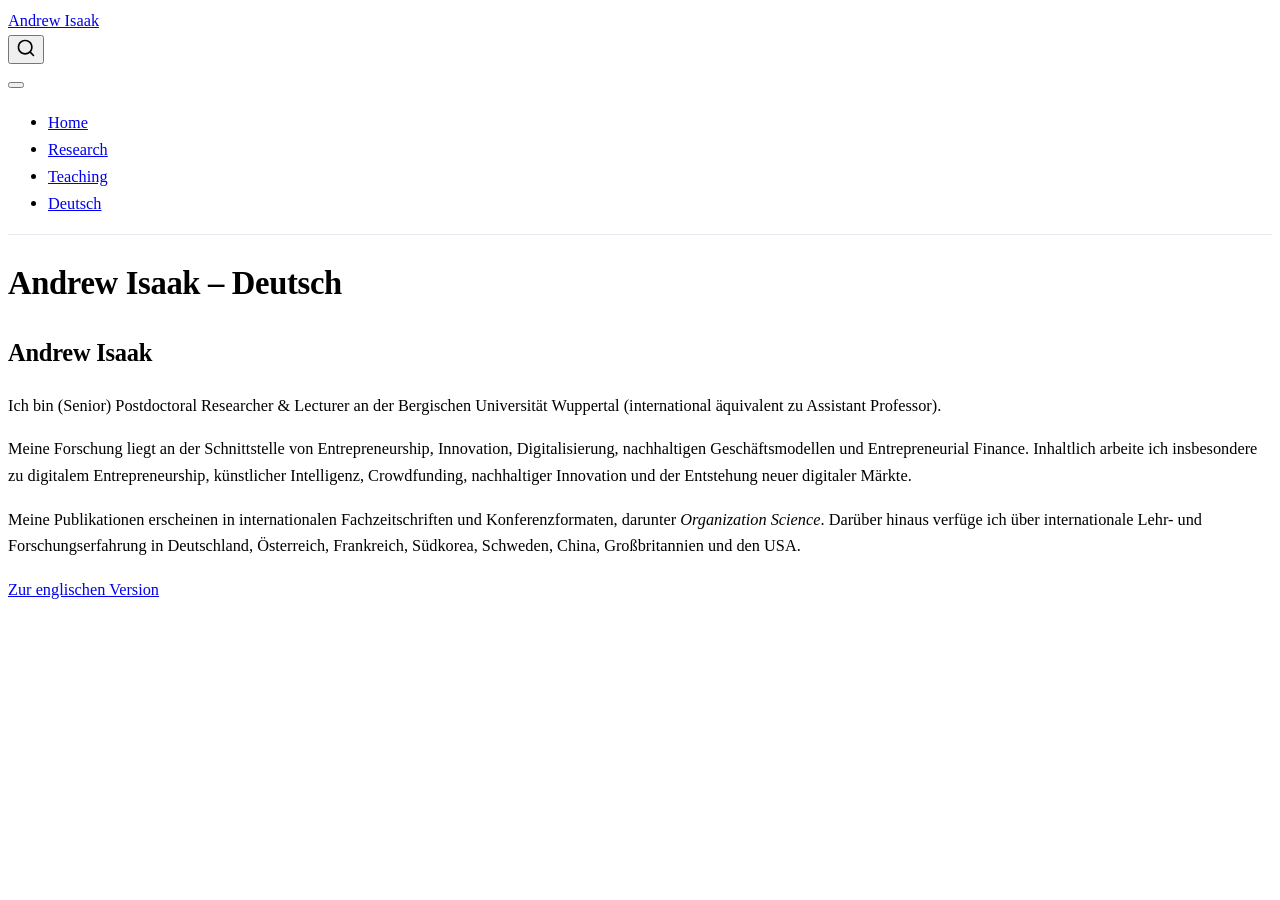
==== docs/index_de.html @ 92abc08a "Add files via upload" ====
<!DOCTYPE html>
<html xmlns="http://www.w3.org/1999/xhtml" lang="en" xml:lang="en"><head>

<meta charset="utf-8">
<meta name="generator" content="quarto-1.9.37">

<meta name="viewport" content="width=device-width, initial-scale=1.0, user-scalable=yes">


<title>Andrew Isaak – Deutsch – Andrew Isaak</title>
<style>
/* Default styles provided by pandoc.
** See https://pandoc.org/MANUAL.html#variables-for-html for config info.
*/
code{white-space: pre-wrap;}
span.smallcaps{font-variant: small-caps;}
div.columns{display: flex; gap: min(4vw, 1.5em);}
div.column{flex: auto; overflow-x: auto;}
div.hanging-indent{margin-left: 1.5em; text-indent: -1.5em;}
ul.task-list{list-style: none;}
ul.task-list li input[type="checkbox"] {
  width: 0.8em;
  margin: 0 0.8em 0.2em -1em; /* quarto-specific, see https://github.com/quarto-dev/quarto-cli/issues/4556 */ 
  vertical-align: middle;
}
</style>


<script src="site_libs/quarto-nav/quarto-nav.js"></script>
<script src="site_libs/quarto-nav/headroom.min.js"></script>
<script src="site_libs/clipboard/clipboard.min.js"></script>
<script src="site_libs/quarto-search/autocomplete.umd.js"></script>
<script src="site_libs/quarto-search/fuse.min.js"></script>
<script src="site_libs/quarto-search/quarto-search.js"></script>
<meta name="quarto:offset" content="./">
<script src="site_libs/quarto-html/quarto.js" type="module"></script>
<script src="site_libs/quarto-html/tabsets/tabsets.js" type="module"></script>
<script src="site_libs/quarto-html/popper.min.js"></script>
<script src="site_libs/quarto-html/tippy.umd.min.js"></script>
<script src="site_libs/quarto-html/anchor.min.js"></script>
<link href="site_libs/quarto-html/tippy.css" rel="stylesheet">
<link href="site_libs/quarto-html/quarto-syntax-highlighting-7f8f88aac4f3542376d5c11b86a4c14d.css" rel="stylesheet" id="quarto-text-highlighting-styles">
<script src="site_libs/bootstrap/bootstrap.min.js"></script>
<link href="site_libs/bootstrap/bootstrap-icons.css" rel="stylesheet">
<link href="site_libs/bootstrap/bootstrap-a0f9fd0d421825b736dc1bbcbcba2219.min.css" rel="stylesheet" append-hash="true" id="quarto-bootstrap" data-mode="light">
<script id="quarto-search-options" type="application/json">{
  "location": "navbar",
  "copy-button": false,
  "collapse-after": 3,
  "panel-placement": "end",
  "type": "overlay",
  "limit": 50,
  "keyboard-shortcut": [
    "f",
    "/",
    "s"
  ],
  "show-item-context": false,
  "language": {
    "search-no-results-text": "No results",
    "search-matching-documents-text": "matching documents",
    "search-copy-link-title": "Copy link to search",
    "search-hide-matches-text": "Hide additional matches",
    "search-more-match-text": "more match in this document",
    "search-more-matches-text": "more matches in this document",
    "search-clear-button-title": "Clear",
    "search-text-placeholder": "",
    "search-detached-cancel-button-title": "Cancel",
    "search-submit-button-title": "Submit",
    "search-label": "Search"
  }
}</script>
<style>html{ scroll-behavior: smooth; }</style>


<link rel="stylesheet" href="styles.css">
</head>

<body class="nav-fixed fullcontent quarto-light">

<div id="quarto-search-results"></div>
  <header id="quarto-header" class="headroom fixed-top">
    <nav class="navbar navbar-expand-lg " data-bs-theme="dark">
      <div class="navbar-container container-fluid">
      <div class="navbar-brand-container mx-auto">
    <a class="navbar-brand" href="./index.html">
    <span class="navbar-title">Andrew Isaak</span>
    </a>
  </div>
            <div id="quarto-search" class="" title="Search"></div>
          <button class="navbar-toggler" type="button" data-bs-toggle="collapse" data-bs-target="#navbarCollapse" aria-controls="navbarCollapse" role="menu" aria-expanded="false" aria-label="Toggle navigation" onclick="if (window.quartoToggleHeadroom) { window.quartoToggleHeadroom(); }">
  <span class="navbar-toggler-icon"></span>
</button>
          <div class="collapse navbar-collapse" id="navbarCollapse">
            <ul class="navbar-nav navbar-nav-scroll me-auto">
  <li class="nav-item">
    <a class="nav-link" href="./index.html"> 
<span class="menu-text">Home</span></a>
  </li>  
  <li class="nav-item">
    <a class="nav-link" href="./research.html"> 
<span class="menu-text">Research</span></a>
  </li>  
  <li class="nav-item">
    <a class="nav-link" href="./teaching.html"> 
<span class="menu-text">Teaching</span></a>
  </li>  
  <li class="nav-item">
    <a class="nav-link active" href="./index_de.html" aria-current="page"> 
<span class="menu-text">Deutsch</span></a>
  </li>  
</ul>
          </div> <!-- /navcollapse -->
            <div class="quarto-navbar-tools">
</div>
      </div> <!-- /container-fluid -->
    </nav>
</header>
<!-- content -->
<div id="quarto-content" class="quarto-container page-columns page-rows-contents page-layout-article page-navbar">
<!-- sidebar -->
<!-- margin-sidebar -->
    
<!-- main -->
<main class="content" id="quarto-document-content">

<header id="title-block-header" class="quarto-title-block default">
<div class="quarto-title">
<h1 class="title">Andrew Isaak – Deutsch</h1>
</div>



<div class="quarto-title-meta">

    
  
    
  </div>
  


</header>


<section id="andrew-isaak" class="level1">
<h1>Andrew Isaak</h1>
<p>Ich bin (Senior) Postdoctoral Researcher &amp; Lecturer an der Bergischen Universität Wuppertal (international äquivalent zu Assistant Professor).</p>
<p>Meine Forschung liegt an der Schnittstelle von Entrepreneurship, Innovation, Digitalisierung, nachhaltigen Geschäftsmodellen und Entrepreneurial Finance. Inhaltlich arbeite ich insbesondere zu digitalem Entrepreneurship, künstlicher Intelligenz, Crowdfunding, nachhaltiger Innovation und der Entstehung neuer digitaler Märkte.</p>
<p>Meine Publikationen erscheinen in internationalen Fachzeitschriften und Konferenzformaten, darunter <em>Organization Science</em>. Darüber hinaus verfüge ich über internationale Lehr- und Forschungserfahrung in Deutschland, Österreich, Frankreich, Südkorea, Schweden, China, Großbritannien und den USA.</p>
<p><a href="./index.html">Zur englischen Version</a></p>


</section>

</main> <!-- /main -->
<script id="quarto-html-after-body" type="application/javascript">
  window.document.addEventListener("DOMContentLoaded", function (event) {
    const icon = "";
    const anchorJS = new window.AnchorJS();
    anchorJS.options = {
      placement: 'right',
      icon: icon
    };
    anchorJS.add('.anchored');
    const isCodeAnnotation = (el) => {
      for (const clz of el.classList) {
        if (clz.startsWith('code-annotation-')) {                     
          return true;
        }
      }
      return false;
    }
    const onCopySuccess = function(e) {
      // button target
      const button = e.trigger;
      // don't keep focus
      button.blur();
      // flash "checked"
      button.classList.add('code-copy-button-checked');
      var currentTitle = button.getAttribute("title");
      button.setAttribute("title", "Copied!");
      let tooltip;
      if (window.bootstrap) {
        button.setAttribute("data-bs-toggle", "tooltip");
        button.setAttribute("data-bs-placement", "left");
        button.setAttribute("data-bs-title", "Copied!");
        tooltip = new bootstrap.Tooltip(button, 
          { trigger: "manual", 
            customClass: "code-copy-button-tooltip",
            offset: [0, -8]});
        tooltip.show();    
      }
      setTimeout(function() {
        if (tooltip) {
          tooltip.hide();
          button.removeAttribute("data-bs-title");
          button.removeAttribute("data-bs-toggle");
          button.removeAttribute("data-bs-placement");
        }
        button.setAttribute("title", currentTitle);
        button.classList.remove('code-copy-button-checked');
      }, 1000);
      // clear code selection
      e.clearSelection();
    }
    const getTextToCopy = function(trigger) {
      const outerScaffold = trigger.parentElement.cloneNode(true);
      const codeEl = outerScaffold.querySelector('code');
      for (const childEl of codeEl.children) {
        if (isCodeAnnotation(childEl)) {
          childEl.remove();
        }
      }
      return codeEl.innerText;
    }
    const clipboard = new window.ClipboardJS('.code-copy-button:not([data-in-quarto-modal])', {
      text: getTextToCopy
    });
    clipboard.on('success', onCopySuccess);
    if (window.document.getElementById('quarto-embedded-source-code-modal')) {
      const clipboardModal = new window.ClipboardJS('.code-copy-button[data-in-quarto-modal]', {
        text: getTextToCopy,
        container: window.document.getElementById('quarto-embedded-source-code-modal')
      });
      clipboardModal.on('success', onCopySuccess);
    }
      var localhostRegex = new RegExp(/^(?:http|https):\/\/localhost\:?[0-9]*\//);
      var mailtoRegex = new RegExp(/^mailto:/);
        var filterRegex = new RegExp('/' + window.location.host + '/');
      var isInternal = (href) => {
          return filterRegex.test(href) || localhostRegex.test(href) || mailtoRegex.test(href);
      }
      // Inspect non-navigation links and adorn them if external
     var links = window.document.querySelectorAll('a[href]:not(.nav-link):not(.navbar-brand):not(.toc-action):not(.sidebar-link):not(.sidebar-item-toggle):not(.pagination-link):not(.no-external):not([aria-hidden]):not(.dropdown-item):not(.quarto-navigation-tool):not(.about-link)');
      for (var i=0; i<links.length; i++) {
        const link = links[i];
        if (!isInternal(link.href)) {
          // undo the damage that might have been done by quarto-nav.js in the case of
          // links that we want to consider external
          if (link.dataset.originalHref !== undefined) {
            link.href = link.dataset.originalHref;
          }
        }
      }
    function tippyHover(el, contentFn, onTriggerFn, onUntriggerFn) {
      const config = {
        allowHTML: true,
        maxWidth: 500,
        delay: 100,
        arrow: false,
        appendTo: function(el) {
            return el.parentElement;
        },
        interactive: true,
        interactiveBorder: 10,
        theme: 'quarto',
        placement: 'bottom-start',
      };
      if (contentFn) {
        config.content = contentFn;
      }
      if (onTriggerFn) {
        config.onTrigger = onTriggerFn;
      }
      if (onUntriggerFn) {
        config.onUntrigger = onUntriggerFn;
      }
      window.tippy(el, config); 
    }
    const noterefs = window.document.querySelectorAll('a[role="doc-noteref"]');
    for (var i=0; i<noterefs.length; i++) {
      const ref = noterefs[i];
      tippyHover(ref, function() {
        // use id or data attribute instead here
        let href = ref.getAttribute('data-footnote-href') || ref.getAttribute('href');
        try { href = new URL(href).hash; } catch {}
        const id = href.replace(/^#\/?/, "");
        const note = window.document.getElementById(id);
        if (note) {
          return note.innerHTML;
        } else {
          return "";
        }
      });
    }
    const xrefs = window.document.querySelectorAll('a.quarto-xref');
    const processXRef = (id, note) => {
      // Strip column container classes
      const stripColumnClz = (el) => {
        el.classList.remove("page-full", "page-columns");
        if (el.children) {
          for (const child of el.children) {
            stripColumnClz(child);
          }
        }
      }
      stripColumnClz(note)
      if (id === null || id.startsWith('sec-')) {
        // Special case sections, only their first couple elements
        const container = document.createElement("div");
        if (note.children && note.children.length > 2) {
          container.appendChild(note.children[0].cloneNode(true));
          for (let i = 1; i < note.children.length; i++) {
            const child = note.children[i];
            if (child.tagName === "P" && child.innerText === "") {
              continue;
            } else {
              container.appendChild(child.cloneNode(true));
              break;
            }
          }
          if (window.Quarto?.typesetMath) {
            window.Quarto.typesetMath(container);
          }
          return container.innerHTML
        } else {
          if (window.Quarto?.typesetMath) {
            window.Quarto.typesetMath(note);
          }
          return note.innerHTML;
        }
      } else {
        // Remove any anchor links if they are present
        const anchorLink = note.querySelector('a.anchorjs-link');
        if (anchorLink) {
          anchorLink.remove();
        }
        if (window.Quarto?.typesetMath) {
          window.Quarto.typesetMath(note);
        }
        if (note.classList.contains("callout")) {
          return note.outerHTML;
        } else {
          return note.innerHTML;
        }
      }
    }
    for (var i=0; i<xrefs.length; i++) {
      const xref = xrefs[i];
      tippyHover(xref, undefined, function(instance) {
        instance.disable();
        let url = xref.getAttribute('href');
        let hash = undefined; 
        if (url.startsWith('#')) {
          hash = url;
        } else {
          try { hash = new URL(url).hash; } catch {}
        }
        if (hash) {
          const id = hash.replace(/^#\/?/, "");
          const note = window.document.getElementById(id);
          if (note !== null) {
            try {
              const html = processXRef(id, note.cloneNode(true));
              instance.setContent(html);
            } finally {
              instance.enable();
              instance.show();
            }
          } else {
            // See if we can fetch this
            fetch(url.split('#')[0])
            .then(res => res.text())
            .then(html => {
              const parser = new DOMParser();
              const htmlDoc = parser.parseFromString(html, "text/html");
              const note = htmlDoc.getElementById(id);
              if (note !== null) {
                const html = processXRef(id, note);
                instance.setContent(html);
              } 
            }).finally(() => {
              instance.enable();
              instance.show();
            });
          }
        } else {
          // See if we can fetch a full url (with no hash to target)
          // This is a special case and we should probably do some content thinning / targeting
          fetch(url)
          .then(res => res.text())
          .then(html => {
            const parser = new DOMParser();
            const htmlDoc = parser.parseFromString(html, "text/html");
            const note = htmlDoc.querySelector('main.content');
            if (note !== null) {
              // This should only happen for chapter cross references
              // (since there is no id in the URL)
              // remove the first header
              if (note.children.length > 0 && note.children[0].tagName === "HEADER") {
                note.children[0].remove();
              }
              const html = processXRef(null, note);
              instance.setContent(html);
            } 
          }).finally(() => {
            instance.enable();
            instance.show();
          });
        }
      }, function(instance) {
      });
    }
        let selectedAnnoteEl;
        const selectorForAnnotation = ( cell, annotation) => {
          let cellAttr = 'data-code-cell="' + cell + '"';
          let lineAttr = 'data-code-annotation="' +  annotation + '"';
          const selector = 'span[' + cellAttr + '][' + lineAttr + ']';
          return selector;
        }
        const selectCodeLines = (annoteEl) => {
          const doc = window.document;
          const targetCell = annoteEl.getAttribute("data-target-cell");
          const targetAnnotation = annoteEl.getAttribute("data-target-annotation");
          const annoteSpan = window.document.querySelector(selectorForAnnotation(targetCell, targetAnnotation));
          const lines = annoteSpan.getAttribute("data-code-lines").split(",");
          const lineIds = lines.map((line) => {
            return targetCell + "-" + line;
          })
          let top = null;
          let height = null;
          let parent = null;
          if (lineIds.length > 0) {
              //compute the position of the single el (top and bottom and make a div)
              const el = window.document.getElementById(lineIds[0]);
              top = el.offsetTop;
              height = el.offsetHeight;
              parent = el.parentElement.parentElement;
            if (lineIds.length > 1) {
              const lastEl = window.document.getElementById(lineIds[lineIds.length - 1]);
              const bottom = lastEl.offsetTop + lastEl.offsetHeight;
              height = bottom - top;
            }
            if (top !== null && height !== null && parent !== null) {
              // cook up a div (if necessary) and position it 
              let div = window.document.getElementById("code-annotation-line-highlight");
              if (div === null) {
                div = window.document.createElement("div");
                div.setAttribute("id", "code-annotation-line-highlight");
                div.style.position = 'absolute';
                parent.appendChild(div);
              }
              div.style.top = top - 2 + "px";
              div.style.height = height + 4 + "px";
              div.style.left = 0;
              let gutterDiv = window.document.getElementById("code-annotation-line-highlight-gutter");
              if (gutterDiv === null) {
                gutterDiv = window.document.createElement("div");
                gutterDiv.setAttribute("id", "code-annotation-line-highlight-gutter");
                gutterDiv.style.position = 'absolute';
                const codeCell = window.document.getElementById(targetCell);
                const gutter = codeCell.querySelector('.code-annotation-gutter');
                gutter.appendChild(gutterDiv);
              }
              gutterDiv.style.top = top - 2 + "px";
              gutterDiv.style.height = height + 4 + "px";
            }
            selectedAnnoteEl = annoteEl;
          }
        };
        const unselectCodeLines = () => {
          const elementsIds = ["code-annotation-line-highlight", "code-annotation-line-highlight-gutter"];
          elementsIds.forEach((elId) => {
            const div = window.document.getElementById(elId);
            if (div) {
              div.remove();
            }
          });
          selectedAnnoteEl = undefined;
        };
          // Handle positioning of the toggle
      window.addEventListener(
        "resize",
        throttle(() => {
          elRect = undefined;
          if (selectedAnnoteEl) {
            selectCodeLines(selectedAnnoteEl);
          }
        }, 10)
      );
      function throttle(fn, ms) {
      let throttle = false;
      let timer;
        return (...args) => {
          if(!throttle) { // first call gets through
              fn.apply(this, args);
              throttle = true;
          } else { // all the others get throttled
              if(timer) clearTimeout(timer); // cancel #2
              timer = setTimeout(() => {
                fn.apply(this, args);
                timer = throttle = false;
              }, ms);
          }
        };
      }
        // Attach click handler to the DT
        const annoteDls = window.document.querySelectorAll('dt[data-target-cell]');
        for (const annoteDlNode of annoteDls) {
          annoteDlNode.addEventListener('click', (event) => {
            const clickedEl = event.target;
            if (clickedEl !== selectedAnnoteEl) {
              unselectCodeLines();
              const activeEl = window.document.querySelector('dt[data-target-cell].code-annotation-active');
              if (activeEl) {
                activeEl.classList.remove('code-annotation-active');
              }
              selectCodeLines(clickedEl);
              clickedEl.classList.add('code-annotation-active');
            } else {
              // Unselect the line
              unselectCodeLines();
              clickedEl.classList.remove('code-annotation-active');
            }
          });
        }
    const findCites = (el) => {
      const parentEl = el.parentElement;
      if (parentEl) {
        const cites = parentEl.dataset.cites;
        if (cites) {
          return {
            el,
            cites: cites.split(' ')
          };
        } else {
          return findCites(el.parentElement)
        }
      } else {
        return undefined;
      }
    };
    var bibliorefs = window.document.querySelectorAll('a[role="doc-biblioref"]');
    for (var i=0; i<bibliorefs.length; i++) {
      const ref = bibliorefs[i];
      const citeInfo = findCites(ref);
      if (citeInfo) {
        tippyHover(citeInfo.el, function() {
          var popup = window.document.createElement('div');
          citeInfo.cites.forEach(function(cite) {
            var citeDiv = window.document.createElement('div');
            citeDiv.classList.add('hanging-indent');
            citeDiv.classList.add('csl-entry');
            var biblioDiv = window.document.getElementById('ref-' + cite);
            if (biblioDiv) {
              citeDiv.innerHTML = biblioDiv.innerHTML;
            }
            popup.appendChild(citeDiv);
          });
          return popup.innerHTML;
        });
      }
    }
  });
  </script>
</div> <!-- /content -->




<script src="site_libs/quarto-html/zenscroll-min.js"></script>
</body></html>
---- docs/site_libs/quarto-html/tippy.css ----
.tippy-box[data-animation=fade][data-state=hidden]{opacity:0}[data-tippy-root]{max-width:calc(100vw - 10px)}.tippy-box{position:relative;background-color:#333;color:#fff;border-radius:4px;font-size:14px;line-height:1.4;white-space:normal;outline:0;transition-property:transform,visibility,opacity}.tippy-box[data-placement^=top]>.tippy-arrow{bottom:0}.tippy-box[data-placement^=top]>.tippy-arrow:before{bottom:-7px;left:0;border-width:8px 8px 0;border-top-color:initial;transform-origin:center top}.tippy-box[data-placement^=bottom]>.tippy-arrow{top:0}.tippy-box[data-placement^=bottom]>.tippy-arrow:before{top:-7px;left:0;border-width:0 8px 8px;border-bottom-color:initial;transform-origin:center bottom}.tippy-box[data-placement^=left]>.tippy-arrow{right:0}.tippy-box[data-placement^=left]>.tippy-arrow:before{border-width:8px 0 8px 8px;border-left-color:initial;right:-7px;transform-origin:center left}.tippy-box[data-placement^=right]>.tippy-arrow{left:0}.tippy-box[data-placement^=right]>.tippy-arrow:before{left:-7px;border-width:8px 8px 8px 0;border-right-color:initial;transform-origin:center right}.tippy-box[data-inertia][data-state=visible]{transition-timing-function:cubic-bezier(.54,1.5,.38,1.11)}.tippy-arrow{width:16px;height:16px;color:#333}.tippy-arrow:before{content:"";position:absolute;border-color:transparent;border-style:solid}.tippy-content{position:relative;padding:5px 9px;z-index:1}
---- docs/site_libs/quarto-html/quarto-syntax-highlighting-7f8f88aac4f3542376d5c11b86a4c14d.css ----
/* quarto syntax highlight colors */
:root {
  --quarto-hl-ot-color: #003B4F;
  --quarto-hl-at-color: #657422;
  --quarto-hl-ss-color: #20794D;
  --quarto-hl-an-color: #5E5E5E;
  --quarto-hl-fu-color: #4758AB;
  --quarto-hl-st-color: #20794D;
  --quarto-hl-cf-color: #003B4F;
  --quarto-hl-op-color: #5E5E5E;
  --quarto-hl-er-color: #AD0000;
  --quarto-hl-bn-color: #AD0000;
  --quarto-hl-al-color: #AD0000;
  --quarto-hl-va-color: #111111;
  --quarto-hl-bu-color: inherit;
  --quarto-hl-ex-color: inherit;
  --quarto-hl-pp-color: #AD0000;
  --quarto-hl-in-color: #5E5E5E;
  --quarto-hl-vs-color: #20794D;
  --quarto-hl-wa-color: #5E5E5E;
  --quarto-hl-do-color: #5E5E5E;
  --quarto-hl-im-color: #00769E;
  --quarto-hl-ch-color: #20794D;
  --quarto-hl-dt-color: #AD0000;
  --quarto-hl-fl-color: #AD0000;
  --quarto-hl-co-color: #5E5E5E;
  --quarto-hl-cv-color: #5E5E5E;
  --quarto-hl-cn-color: #8f5902;
  --quarto-hl-sc-color: #5E5E5E;
  --quarto-hl-dv-color: #AD0000;
  --quarto-hl-kw-color: #003B4F;
}

/* other quarto variables */
:root {
  --quarto-font-monospace: SFMono-Regular, Menlo, Monaco, Consolas, "Liberation Mono", "Courier New", monospace;
}

/* syntax highlight based on Pandoc's rules */
pre > code.sourceCode > span {
  color: #003B4F;
}

code.sourceCode > span {
  color: #003B4F;
}

div.sourceCode,
div.sourceCode pre.sourceCode {
  color: #003B4F;
}

/* Normal */
code span {
  color: #003B4F;
}

/* Alert */
code span.al {
  color: #AD0000;
  font-style: inherit;
}

/* Annotation */
code span.an {
  color: #5E5E5E;
  font-style: inherit;
}

/* Attribute */
code span.at {
  color: #657422;
  font-style: inherit;
}

/* BaseN */
code span.bn {
  color: #AD0000;
  font-style: inherit;
}

/* BuiltIn */
code span.bu {
  font-style: inherit;
}

/* ControlFlow */
code span.cf {
  color: #003B4F;
  font-weight: bold;
  font-style: inherit;
}

/* Char */
code span.ch {
  color: #20794D;
  font-style: inherit;
}

/* Constant */
code span.cn {
  color: #8f5902;
  font-style: inherit;
}

/* Comment */
code span.co {
  color: #5E5E5E;
  font-style: inherit;
}

/* CommentVar */
code span.cv {
  color: #5E5E5E;
  font-style: italic;
}

/* Documentation */
code span.do {
  color: #5E5E5E;
  font-style: italic;
}

/* DataType */
code span.dt {
  color: #AD0000;
  font-style: inherit;
}

/* DecVal */
code span.dv {
  color: #AD0000;
  font-style: inherit;
}

/* Error */
code span.er {
  color: #AD0000;
  font-style: inherit;
}

/* Extension */
code span.ex {
  font-style: inherit;
}

/* Float */
code span.fl {
  color: #AD0000;
  font-style: inherit;
}

/* Function */
code span.fu {
  color: #4758AB;
  font-style: inherit;
}

/* Import */
code span.im {
  color: #00769E;
  font-style: inherit;
}

/* Information */
code span.in {
  color: #5E5E5E;
  font-style: inherit;
}

/* Keyword */
code span.kw {
  color: #003B4F;
  font-weight: bold;
  font-style: inherit;
}

/* Operator */
code span.op {
  color: #5E5E5E;
  font-style: inherit;
}

/* Other */
code span.ot {
  color: #003B4F;
  font-style: inherit;
}

/* Preprocessor */
code span.pp {
  color: #AD0000;
  font-style: inherit;
}

/* SpecialChar */
code span.sc {
  color: #5E5E5E;
  font-style: inherit;
}

/* SpecialString */
code span.ss {
  color: #20794D;
  font-style: inherit;
}

/* String */
code span.st {
  color: #20794D;
  font-style: inherit;
}

/* Variable */
code span.va {
  color: #111111;
  font-style: inherit;
}

/* VerbatimString */
code span.vs {
  color: #20794D;
  font-style: inherit;
}

/* Warning */
code span.wa {
  color: #5E5E5E;
  font-style: italic;
}

.prevent-inlining {
  content: "</";
}

/*# sourceMappingURL=789ad8cd35626ba772517505b42a116e.css.map */
---- docs/styles.css ----
body {
  font-size: 1.02rem;
  line-height: 1.65;
}
h1, h2, h3 {
  letter-spacing: -0.01em;
}
.navbar {
  border-bottom: 1px solid #e6ebf2;
}
.quarto-title-banner {
  margin-bottom: 1rem;
}
img {
  border-radius: 16px;
}
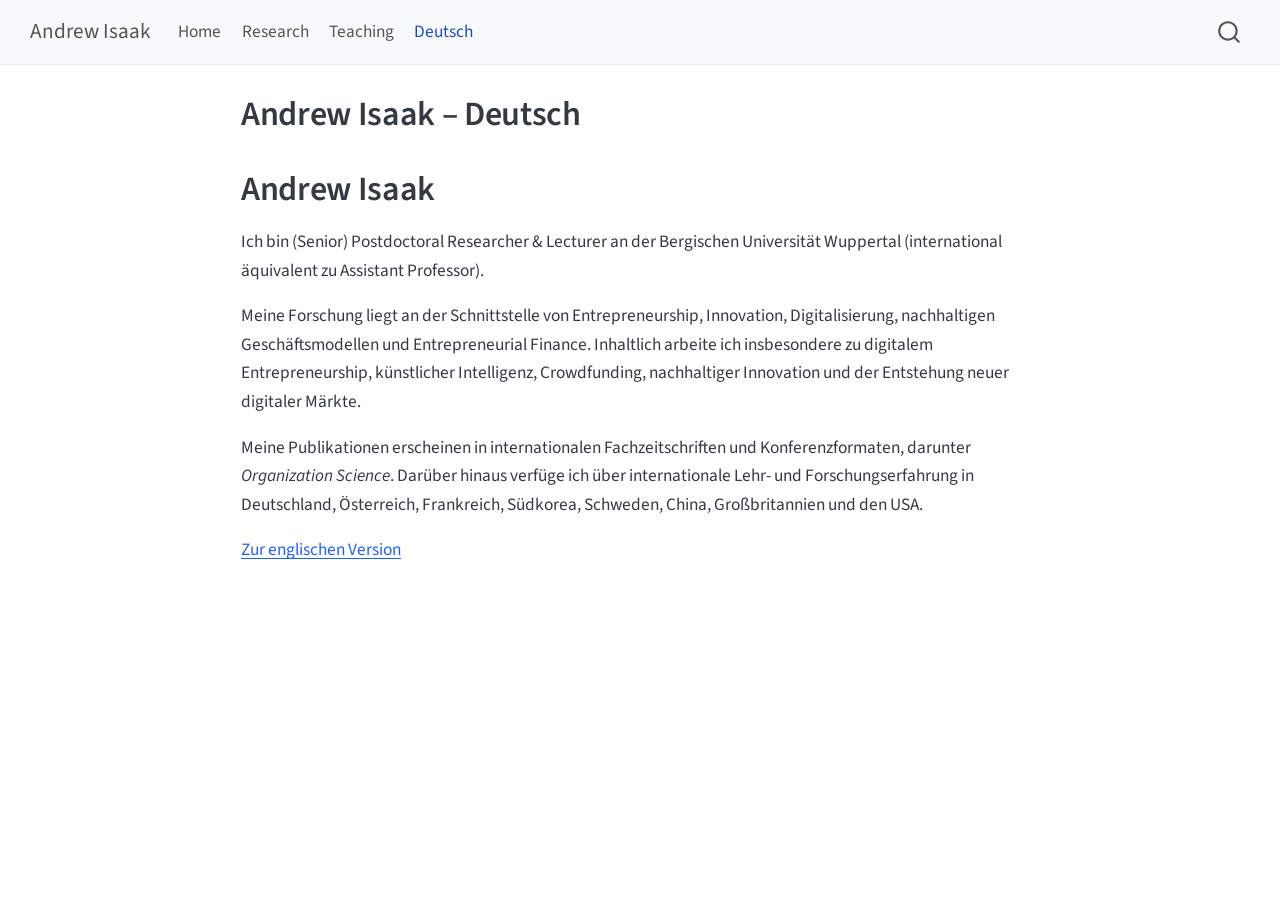
==== commit dbec2848: "Render website" ====
--- a/docs/index_de.html
+++ b/docs/index_de.html
@@ -2,7 +2,7 @@
 <html xmlns="http://www.w3.org/1999/xhtml" lang="en" xml:lang="en"><head>
 
 <meta charset="utf-8">
-<meta name="generator" content="quarto-1.9.37">
+<meta name="generator" content="quarto-1.10.18">
 
 <meta name="viewport" content="width=device-width, initial-scale=1.0, user-scalable=yes">
 
@@ -12,10 +12,13 @@
 /* Default styles provided by pandoc.
 ** See https://pandoc.org/MANUAL.html#variables-for-html for config info.
 */
-code{white-space: pre-wrap;}
 span.smallcaps{font-variant: small-caps;}
-div.columns{display: flex; gap: min(4vw, 1.5em);}
-div.column{flex: auto; overflow-x: auto;}
+div.columns{display: flex; gap: 1.5em;}
+div.column{flex: auto;}
+@media screen {
+div.columns{gap: min(4vw, 1.5em);}
+div.column{overflow-x: auto;}
+}
 div.hanging-indent{margin-left: 1.5em; text-indent: -1.5em;}
 ul.task-list{list-style: none;}
 ul.task-list li input[type="checkbox"] {
@@ -39,10 +42,10 @@
 <script src="site_libs/quarto-html/tippy.umd.min.js"></script>
 <script src="site_libs/quarto-html/anchor.min.js"></script>
 <link href="site_libs/quarto-html/tippy.css" rel="stylesheet">
-<link href="site_libs/quarto-html/quarto-syntax-highlighting-7f8f88aac4f3542376d5c11b86a4c14d.css" rel="stylesheet" id="quarto-text-highlighting-styles">
+<link href="site_libs/quarto-html/quarto-syntax-highlighting-64a204ab8560d761af7679ceaba22944.css" rel="stylesheet" id="quarto-text-highlighting-styles">
 <script src="site_libs/bootstrap/bootstrap.min.js"></script>
 <link href="site_libs/bootstrap/bootstrap-icons.css" rel="stylesheet">
-<link href="site_libs/bootstrap/bootstrap-a0f9fd0d421825b736dc1bbcbcba2219.min.css" rel="stylesheet" append-hash="true" id="quarto-bootstrap" data-mode="light">
+<link href="site_libs/bootstrap/bootstrap-e3adbaa939bcd423dddc8c8a834270b4.min.css" rel="stylesheet" append-hash="true" id="quarto-bootstrap" data-mode="light">
 <script id="quarto-search-options" type="application/json">{
   "location": "navbar",
   "copy-button": false,
--- a/docs/site_libs/quarto-html/quarto-syntax-highlighting-64a204ab8560d761af7679ceaba22944.css
+++ b/docs/site_libs/quarto-html/quarto-syntax-highlighting-64a204ab8560d761af7679ceaba22944.css
@@ -0,0 +1,236 @@
+/* quarto syntax highlight colors */
+:root {
+  --quarto-hl-ot-color: #003B4F;
+  --quarto-hl-at-color: #657422;
+  --quarto-hl-ss-color: #20794D;
+  --quarto-hl-an-color: #5E5E5E;
+  --quarto-hl-fu-color: #4758AB;
+  --quarto-hl-st-color: #20794D;
+  --quarto-hl-cf-color: #003B4F;
+  --quarto-hl-op-color: #5E5E5E;
+  --quarto-hl-er-color: #AD0000;
+  --quarto-hl-bn-color: #AD0000;
+  --quarto-hl-al-color: #AD0000;
+  --quarto-hl-va-color: #111111;
+  --quarto-hl-bu-color: inherit;
+  --quarto-hl-ex-color: inherit;
+  --quarto-hl-pp-color: #AD0000;
+  --quarto-hl-in-color: #5E5E5E;
+  --quarto-hl-vs-color: #20794D;
+  --quarto-hl-wa-color: #5E5E5E;
+  --quarto-hl-do-color: #5E5E5E;
+  --quarto-hl-im-color: #00769E;
+  --quarto-hl-ch-color: #20794D;
+  --quarto-hl-dt-color: #AD0000;
+  --quarto-hl-fl-color: #AD0000;
+  --quarto-hl-co-color: #5E5E5E;
+  --quarto-hl-cv-color: #5E5E5E;
+  --quarto-hl-cn-color: #8f5902;
+  --quarto-hl-sc-color: #5E5E5E;
+  --quarto-hl-dv-color: #AD0000;
+  --quarto-hl-kw-color: #003B4F;
+}
+
+/* other quarto variables */
+:root {
+  --quarto-font-monospace: SFMono-Regular, Menlo, Monaco, Consolas, "Liberation Mono", "Courier New", monospace;
+}
+
+/* syntax highlight based on Pandoc's rules */
+pre > code.sourceCode > span {
+  color: #003B4F;
+}
+
+code.sourceCode > span {
+  color: #003B4F;
+}
+
+div.sourceCode,
+div.sourceCode pre.sourceCode {
+  color: #003B4F;
+}
+
+/* Normal */
+code span {
+  color: #003B4F;
+}
+
+/* Alert */
+code span.al {
+  color: #AD0000;
+  font-style: inherit;
+}
+
+/* Annotation */
+code span.an {
+  color: #5E5E5E;
+  font-style: inherit;
+}
+
+/* Attribute */
+code span.at {
+  color: #657422;
+  font-style: inherit;
+}
+
+/* BaseN */
+code span.bn {
+  color: #AD0000;
+  font-style: inherit;
+}
+
+/* BuiltIn */
+code span.bu {
+  font-style: inherit;
+}
+
+/* ControlFlow */
+code span.cf {
+  color: #003B4F;
+  font-weight: bold;
+  font-style: inherit;
+}
+
+/* Char */
+code span.ch {
+  color: #20794D;
+  font-style: inherit;
+}
+
+/* Constant */
+code span.cn {
+  color: #8f5902;
+  font-style: inherit;
+}
+
+/* Comment */
+code span.co {
+  color: #5E5E5E;
+  font-style: inherit;
+}
+
+/* CommentVar */
+code span.cv {
+  color: #5E5E5E;
+  font-style: italic;
+}
+
+/* Documentation */
+code span.do {
+  color: #5E5E5E;
+  font-style: italic;
+}
+
+/* DataType */
+code span.dt {
+  color: #AD0000;
+  font-style: inherit;
+}
+
+/* DecVal */
+code span.dv {
+  color: #AD0000;
+  font-style: inherit;
+}
+
+/* Error */
+code span.er {
+  color: #AD0000;
+  font-style: inherit;
+}
+
+/* Extension */
+code span.ex {
+  font-style: inherit;
+}
+
+/* Float */
+code span.fl {
+  color: #AD0000;
+  font-style: inherit;
+}
+
+/* Function */
+code span.fu {
+  color: #4758AB;
+  font-style: inherit;
+}
+
+/* Import */
+code span.im {
+  color: #00769E;
+  font-style: inherit;
+}
+
+/* Information */
+code span.in {
+  color: #5E5E5E;
+  font-style: inherit;
+}
+
+/* Keyword */
+code span.kw {
+  color: #003B4F;
+  font-weight: bold;
+  font-style: inherit;
+}
+
+/* Operator */
+code span.op {
+  color: #5E5E5E;
+  font-style: inherit;
+}
+
+/* Other */
+code span.ot {
+  color: #003B4F;
+  font-style: inherit;
+}
+
+/* Preprocessor */
+code span.pp {
+  color: #AD0000;
+  font-style: inherit;
+}
+
+/* SpecialChar */
+code span.sc {
+  color: #5E5E5E;
+  font-style: inherit;
+}
+
+/* SpecialString */
+code span.ss {
+  color: #20794D;
+  font-style: inherit;
+}
+
+/* String */
+code span.st {
+  color: #20794D;
+  font-style: inherit;
+}
+
+/* Variable */
+code span.va {
+  color: #111111;
+  font-style: inherit;
+}
+
+/* VerbatimString */
+code span.vs {
+  color: #20794D;
+  font-style: inherit;
+}
+
+/* Warning */
+code span.wa {
+  color: #5E5E5E;
+  font-style: italic;
+}
+
+.prevent-inlining {
+  content: "</";
+}
+
+/*# sourceMappingURL=9d8d5bb603a83b8298b89080a598c93b.css.map */
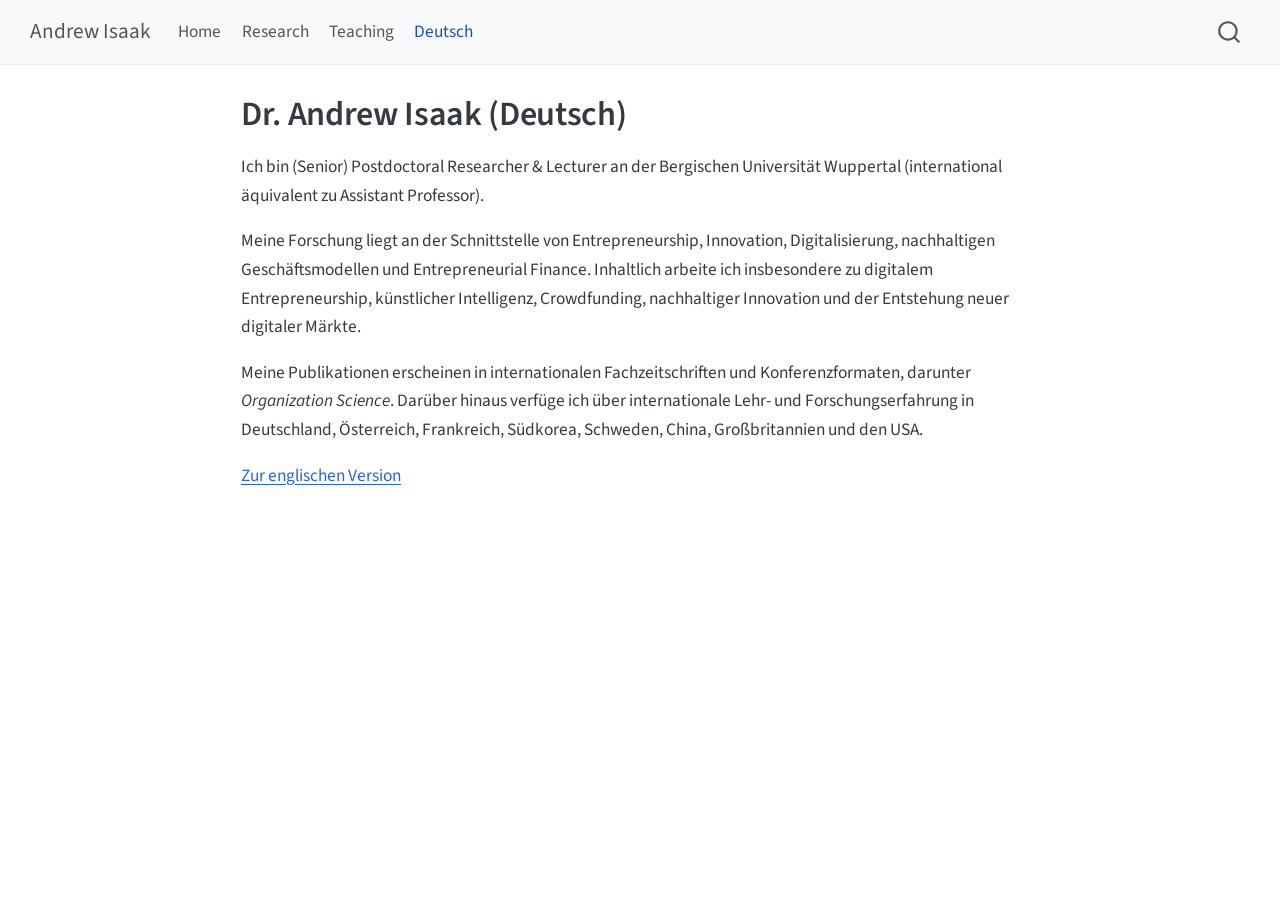
==== commit 8710d9ed: "Render website" ====
--- a/docs/index_de.html
+++ b/docs/index_de.html
@@ -7,7 +7,7 @@
 <meta name="viewport" content="width=device-width, initial-scale=1.0, user-scalable=yes">
 
 
-<title>Andrew Isaak – Deutsch – Andrew Isaak</title>
+<title>Dr.&nbsp;Andrew Isaak (Deutsch) – Andrew Isaak</title>
 <style>
 /* Default styles provided by pandoc.
 ** See https://pandoc.org/MANUAL.html#variables-for-html for config info.
@@ -129,7 +129,7 @@
 
 <header id="title-block-header" class="quarto-title-block default">
 <div class="quarto-title">
-<h1 class="title">Andrew Isaak – Deutsch</h1>
+<h1 class="title">Dr.&nbsp;Andrew Isaak (Deutsch)</h1>
 </div>
 
 
@@ -146,15 +146,12 @@
 </header>
 
 
-<section id="andrew-isaak" class="level1">
-<h1>Andrew Isaak</h1>
 <p>Ich bin (Senior) Postdoctoral Researcher &amp; Lecturer an der Bergischen Universität Wuppertal (international äquivalent zu Assistant Professor).</p>
 <p>Meine Forschung liegt an der Schnittstelle von Entrepreneurship, Innovation, Digitalisierung, nachhaltigen Geschäftsmodellen und Entrepreneurial Finance. Inhaltlich arbeite ich insbesondere zu digitalem Entrepreneurship, künstlicher Intelligenz, Crowdfunding, nachhaltiger Innovation und der Entstehung neuer digitaler Märkte.</p>
 <p>Meine Publikationen erscheinen in internationalen Fachzeitschriften und Konferenzformaten, darunter <em>Organization Science</em>. Darüber hinaus verfüge ich über internationale Lehr- und Forschungserfahrung in Deutschland, Österreich, Frankreich, Südkorea, Schweden, China, Großbritannien und den USA.</p>
 <p><a href="./index.html">Zur englischen Version</a></p>
 
 
-</section>
 
 </main> <!-- /main -->
 <script id="quarto-html-after-body" type="application/javascript">
--- a/docs/styles.css
+++ b/docs/styles.css
@@ -1,4 +1,3 @@
-
 body {
   font-size: 1.02rem;
   line-height: 1.65;
@@ -15,3 +14,58 @@
 img {
   border-radius: 16px;
 }
+
+/* Academic Experience & Affiliations */
+.affiliation-grid {
+  display: grid;
+  grid-template-columns: repeat(5, minmax(0, 1fr));
+  gap: 1rem;
+  align-items: stretch;
+  margin: 1.25rem 0 2rem 0;
+}
+
+.affiliation-card {
+  min-height: 132px;
+  background: #fff;
+  border: 1px solid #e4e8ee;
+  border-radius: 12px;
+  padding: 1rem;
+  display: flex;
+  align-items: center;
+  justify-content: center;
+  text-decoration: none;
+  transition: transform 0.15s ease, box-shadow 0.15s ease;
+}
+
+.affiliation-card:hover {
+  transform: translateY(-2px);
+  box-shadow: 0 6px 18px rgba(0,0,0,0.07);
+}
+
+.affiliation-card img {
+  display: block;
+  width: 100%;
+  height: 92px;
+  object-fit: contain;
+  border-radius: 0;
+}
+
+@media (max-width: 992px) {
+  .affiliation-grid {
+    grid-template-columns: repeat(3, minmax(0, 1fr));
+  }
+}
+
+@media (max-width: 640px) {
+  .affiliation-grid {
+    grid-template-columns: repeat(2, minmax(0, 1fr));
+  }
+
+  .affiliation-card {
+    min-height: 115px;
+  }
+
+  .affiliation-card img {
+    height: 78px;
+  }
+}
